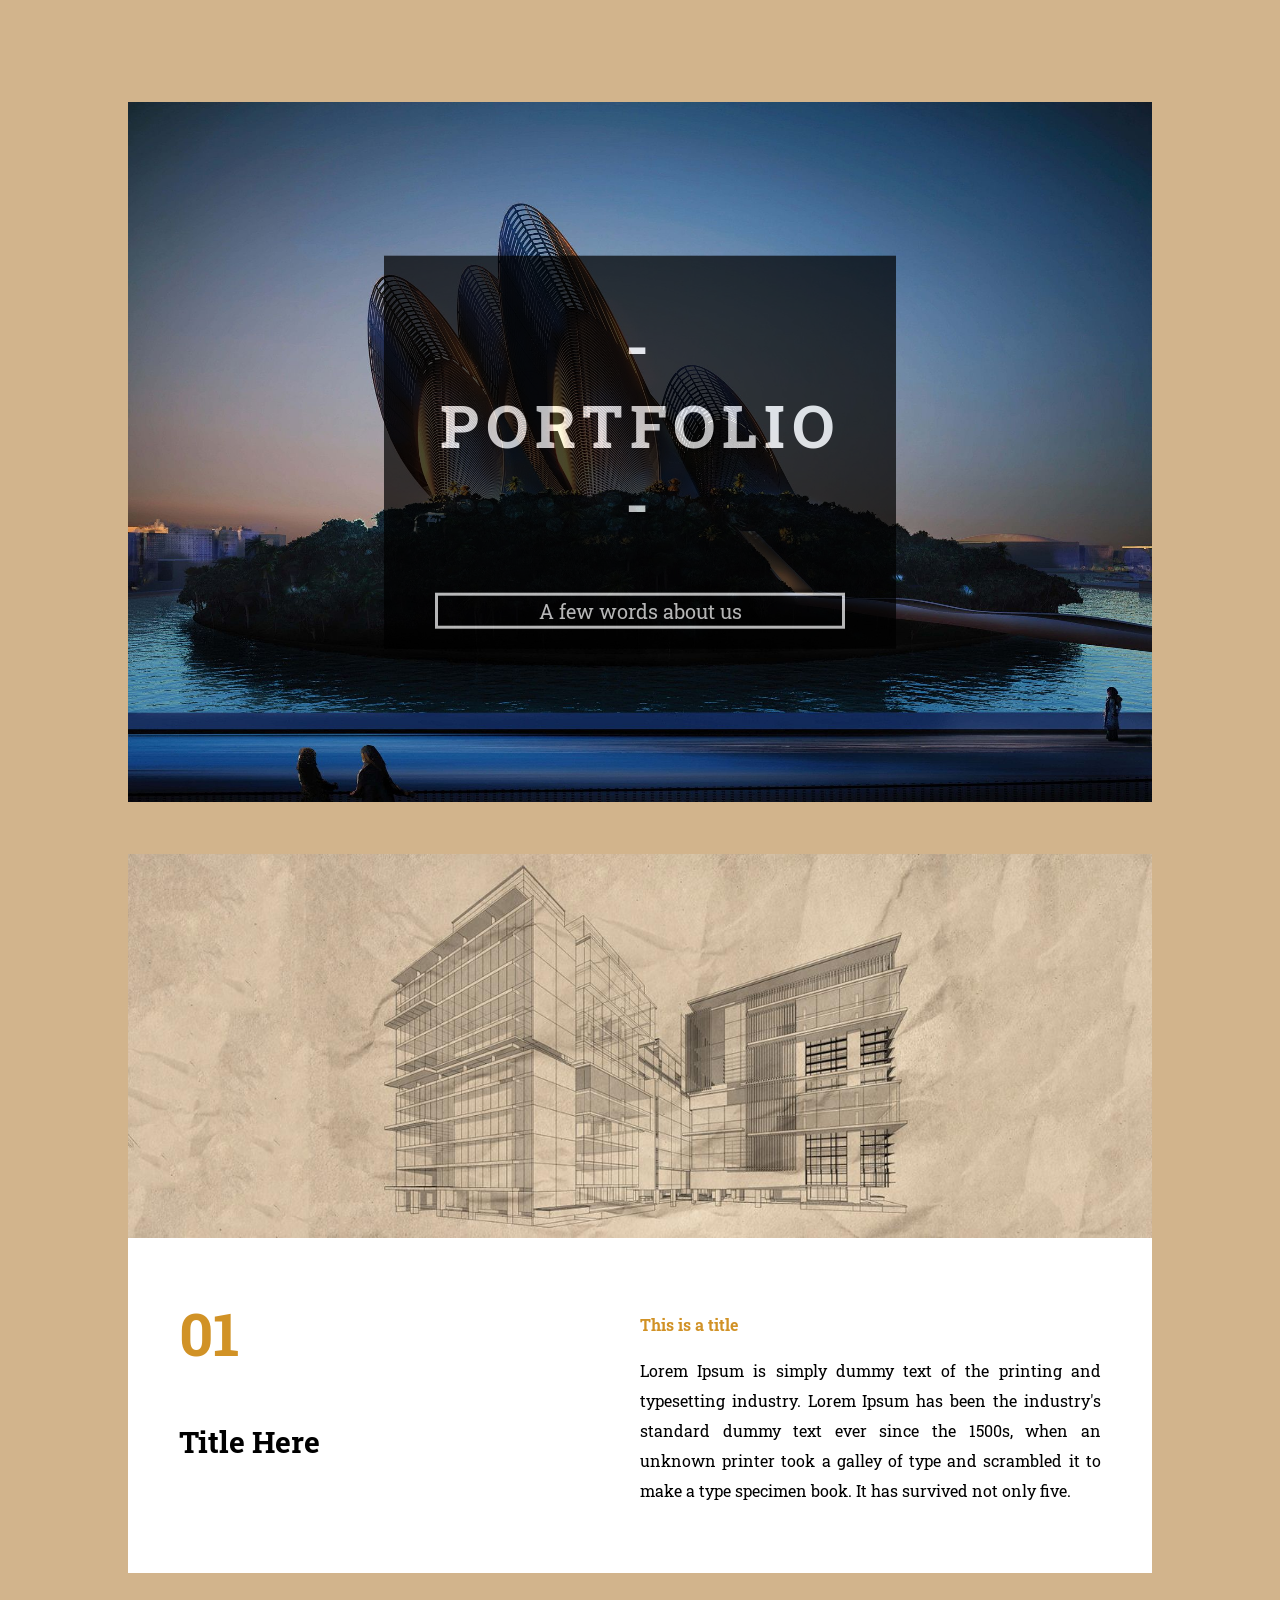
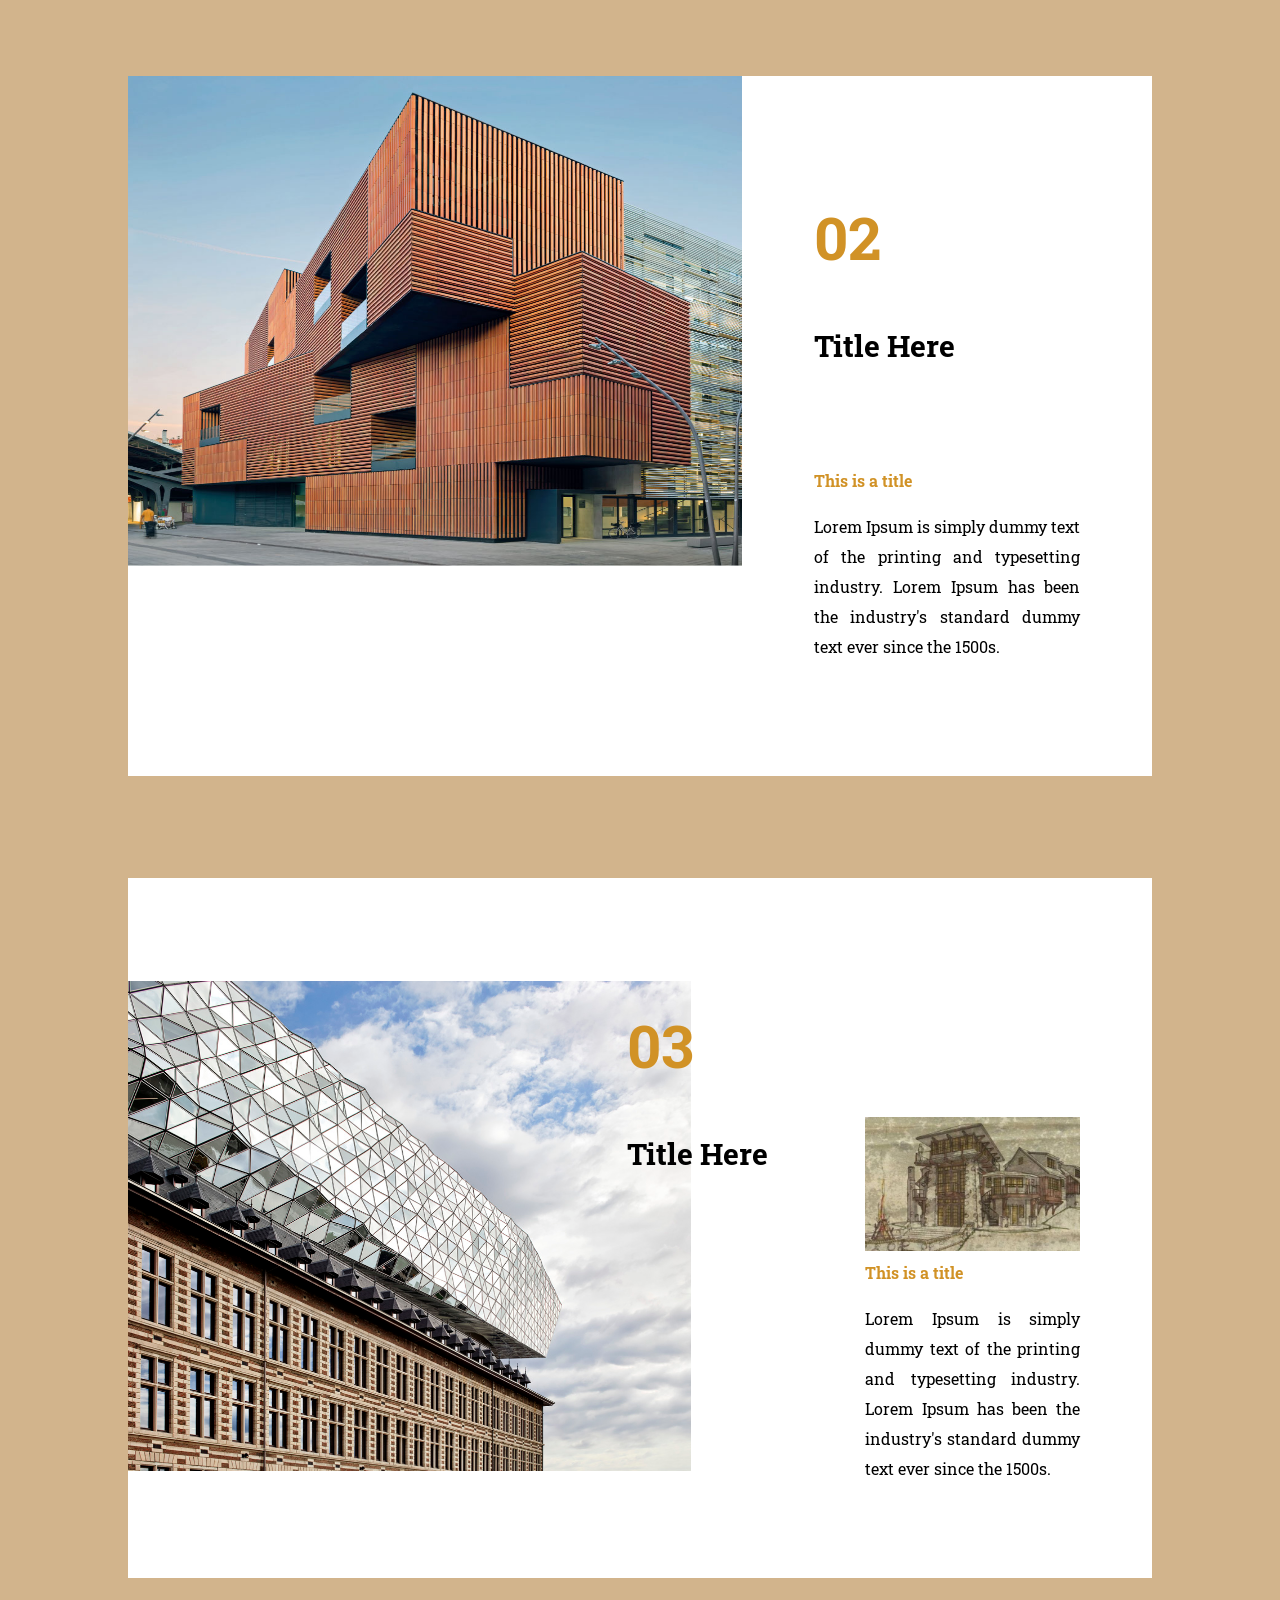
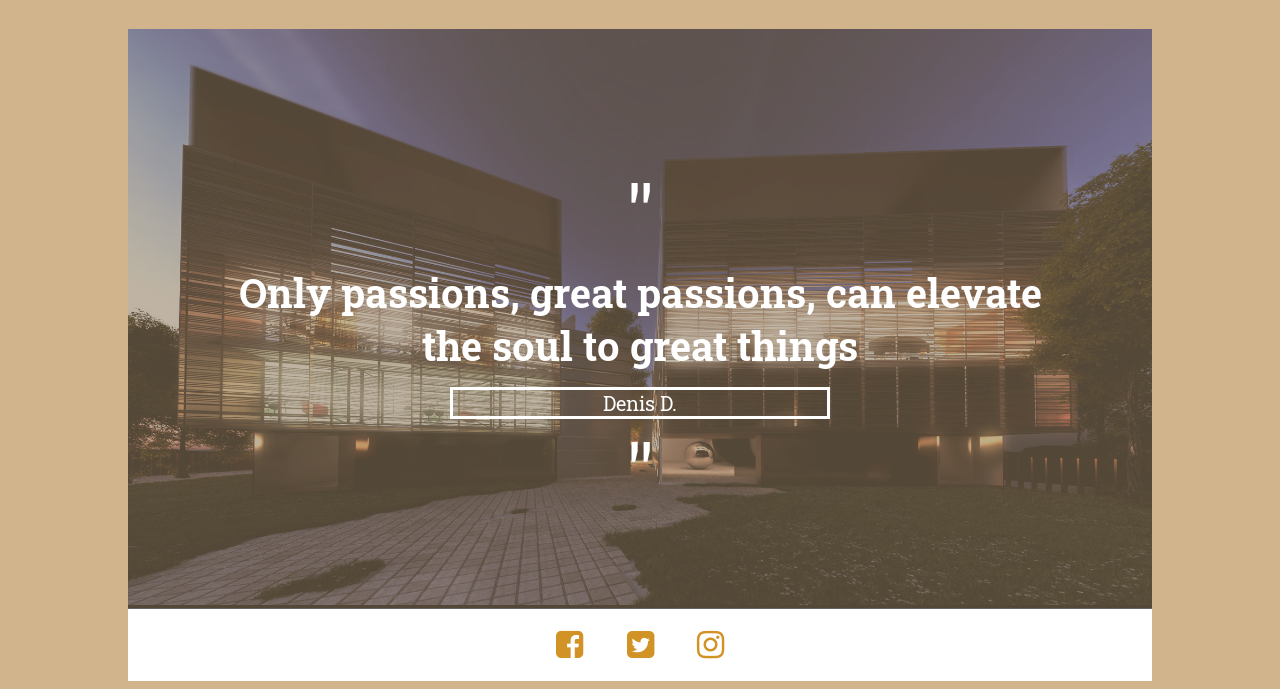
==== Ejercicios/practica 1/index.html @ 597cc445 "Carpeta raiz renombrada" ====
<!DOCTYPE html>
<html>
	<head>
		<link rel="stylesheet" href="styles.css">
		<link href="https://fonts.googleapis.com/css?family=Roboto+Slab&display=swap" rel="stylesheet">
		<link rel="stylesheet" href="https://cdnjs.cloudflare.com/ajax/libs/font-awesome/4.7.0/css/font-awesome.min.css">
	</head>
	<body>
		<header>
			<title>Practica</title>
		</header>
		<section>
			<div class="pag" id="secIndex">
				<img src="./img/portada2.jpg"></img>
				<div id="titIndex">
					<h1> - PORTFOLIO -</h1>
					<p>A few words about us</p>
				</div>
			</div>
			<div class="pag" id="sec2">
				<img src="./img/slice1.jpg"></img>
				<div id="sec2Content">
					<div id="sec2Title">
						<h2>01</h2>
						<h3>Title Here</h3>
					</div>
					<div id="sec2Text">
						<h4>This is a title</h4>
						<p class="contParrafos">Lorem Ipsum is simply dummy text of the printing and typesetting industry. Lorem Ipsum has been the industry's standard dummy text ever since the 1500s, when an unknown printer took a galley of type and scrambled it to make a type specimen book. It has survived not only five. 
						</p>
					</div>
				</div>
			</div>

			<div class="pag" id="sec3">
				<img src="./img/interior.jpg"></img>
				<div id="sec3Content">
					<div id="sec3Title">
						<h2>02</h2>
						<h3>Title Here</h3>
					</div>
					<div id="sec3Text">
						<h4>This is a title</h4>
						<p class="contParrafos">Lorem Ipsum is simply dummy text of the printing and typesetting industry. Lorem Ipsum has been the industry's standard dummy text ever since the 1500s.
						</p>
					</div>
				</div>
			</div>


			<div class="pag" id="sec5">
				<img src="./img/slice4g.jpg"></img>
				<div id="sec5Title">
					<h2>03</h2>
					<h3>Title Here</h3>
				</div>
				<div id="sec5Content">
					<div id="sec5Text">
						<img src="./img/draw.jfif"></img>
						<h4>This is a title</h4>
						<p class="contParrafos">Lorem Ipsum is simply dummy text of the printing and typesetting industry. Lorem Ipsum has been the industry's standard dummy text ever since the 1500s.
						</p>
					</div>
				</div>
			</div>

		</section>
		<footer>	
			<div class="secFooter">
				<div id="imageFotContent">
					<img src="./img/footer.jpg"></img>
				</div>
				<div class="titBottom">
					<span class="bigComillas">"</span>
					<h1>Only passions, great passions, can elevate the soul to great things</h1>
					<span class="subtit">Denis D.</span>
					<br><span class="bigComillas">"</span>
				</div>
				<div id="contentIcons">
					<a href="http://www.google.es"><i class="fa fa-facebook-square fa-2x" aria-hidden="true"></i></a>
					<a href="http://www.google.es"><i class="fa fa-twitter-square fa-2x" aria-hidden="true"></i></a>
					<a href="http://www.google.es"><i class="fa fa-instagram fa-2x" aria-hidden="true"></i></a>
				</div>
			</div>
		</footer>
	</body>

</html>
---- Ejercicios/practica 1/styles.css ----
body{
	background-color: tan;
	margin-left: 10%;
	margin-right: 10%;
	font-family: 'Roboto Slab';
}

/*
	GENERALES

*/

.pag{
	margin-top: 5%;
	margin-bottom: 5%;
	background-color: white;
	height: 700px;
}

p{
	text-align: justify;
	line-height : 30px;
}

h2{
	color: #d19226;
	font-size: 60px;
}
h3{
	font-size: 30px;
}

h4{
	color: #d19226;
	font-size: 16px;
}

/*
	PORTADA
*/

#secIndex{
	margin-top: 10%;
	position:relative;
}

#titIndex{
	position: absolute;
	z-index: 999;
	text-align: center; 
	background-color: black;      
	padding: 0% 5% 0% 5%;
	opacity: 70%;
	transform: translate(-50%, -50%);
	left:50%;
	top: 50%;
}


#secIndex h1{
	color: white;
	font-size: 60px;
	letter-spacing: 7px;
}

#secIndex p{
	color: white;
	border: 3px solid  white;
	font-size: 20px;
	padding: 0% 2% 0% 2%;
}

#secIndex img{
	height: 100%;
	width: 100%;
}

/*
	PRIMERA PAGINA
*/

#sec2{
	background-color: white;
	height: auto;
}

#sec2 img{
	width: 100%;
	max-width:100%; 

}

#sec2Content{
	display:inline-block;
	padding: 5%;
}

#sec2Content h2{
	margin-top:0px;
}

#sec2Title{
	display:inline-block;
	width: 30%;
}

#sec2Text{
	display:inline-block;
	width: 50%;
	float:right;
}

#titIndex p{
	text-align: center;
}

/*
	SEGUNDA PAGINA
*/

#sec3{
	background-color: white;
	display:inline-block;
	height: ; 
	width: ;
}

#sec3 img{
	width: 60%;	
	height: 70%;
	display:inline-block;
	float:left;
}

#sec3Content{
	box-sizing: border-box;
	display:inline-block;
	width: 40%;
	padding: 7%;
}

#sec3Text{
	padding-top: 20%;
	float:right;
}

/*
	TERCERA PAGINA
*/

#sec5{
	background-color: white;
	display:inline-block;
}

#sec5 img{
	margin-top: 10%;
	width: 55%;	
	height: 70%;
	display:inline-block;
	float:left;
}

#sec5Content{
	box-sizing: border-box;
	display:inline-block;
	width: 45%;
	margin-top: 10%;
	padding: 7% 7% 0% 17%;
}

#sec5Text{
	padding-top: 20%;
	float:right;
	text-align: justify;
}


#sec5Title{
	position: absolute;
	margin-left: 39%;
	margin-top: 6%;
}

#sec5Text img{
	width: 100%;
	height: 20%;
	padding-bottom: 5%;
}

/*
	FOOTER
*/
.secFooter{
	position: relative;
    display: inline-block;
    text-align: center;
}

.secFooter h1{
	margin: 0px;
	font-size: 40px;
	margin-bottom: 1%;
}

.secFooter .titBottom {
	text-align: center;
	color:red;
	color: white;
	font-size: 30px;

	position: absolute;
    z-index: 999;
    margin: 0 auto;
    left: 0;
    right: 0;        
    
    top: 20%;

    padding-left: 10%;
    padding-right: 10%;
}

.bigComillas{
	font-size: 80px;
}

.secFooter .subtit{
	border: 3px solid  white;
	font-size: 20px;
	padding-left: 150px;
	padding-right: 150px;
}

.secFooter img{
	height: 100%;
	width: 100%;
  	opacity: 0.7;
  	filter: alpha(opacity=10)
}

#contentIcons{
	margin-top: -1px;
	padding: 2%;
	background-color: white;
}

#contentIcons a{
	padding: 2%;
	color:#d19226;
}


#imageFotContent{
	background-color: black;
	opacity: 60%;
}
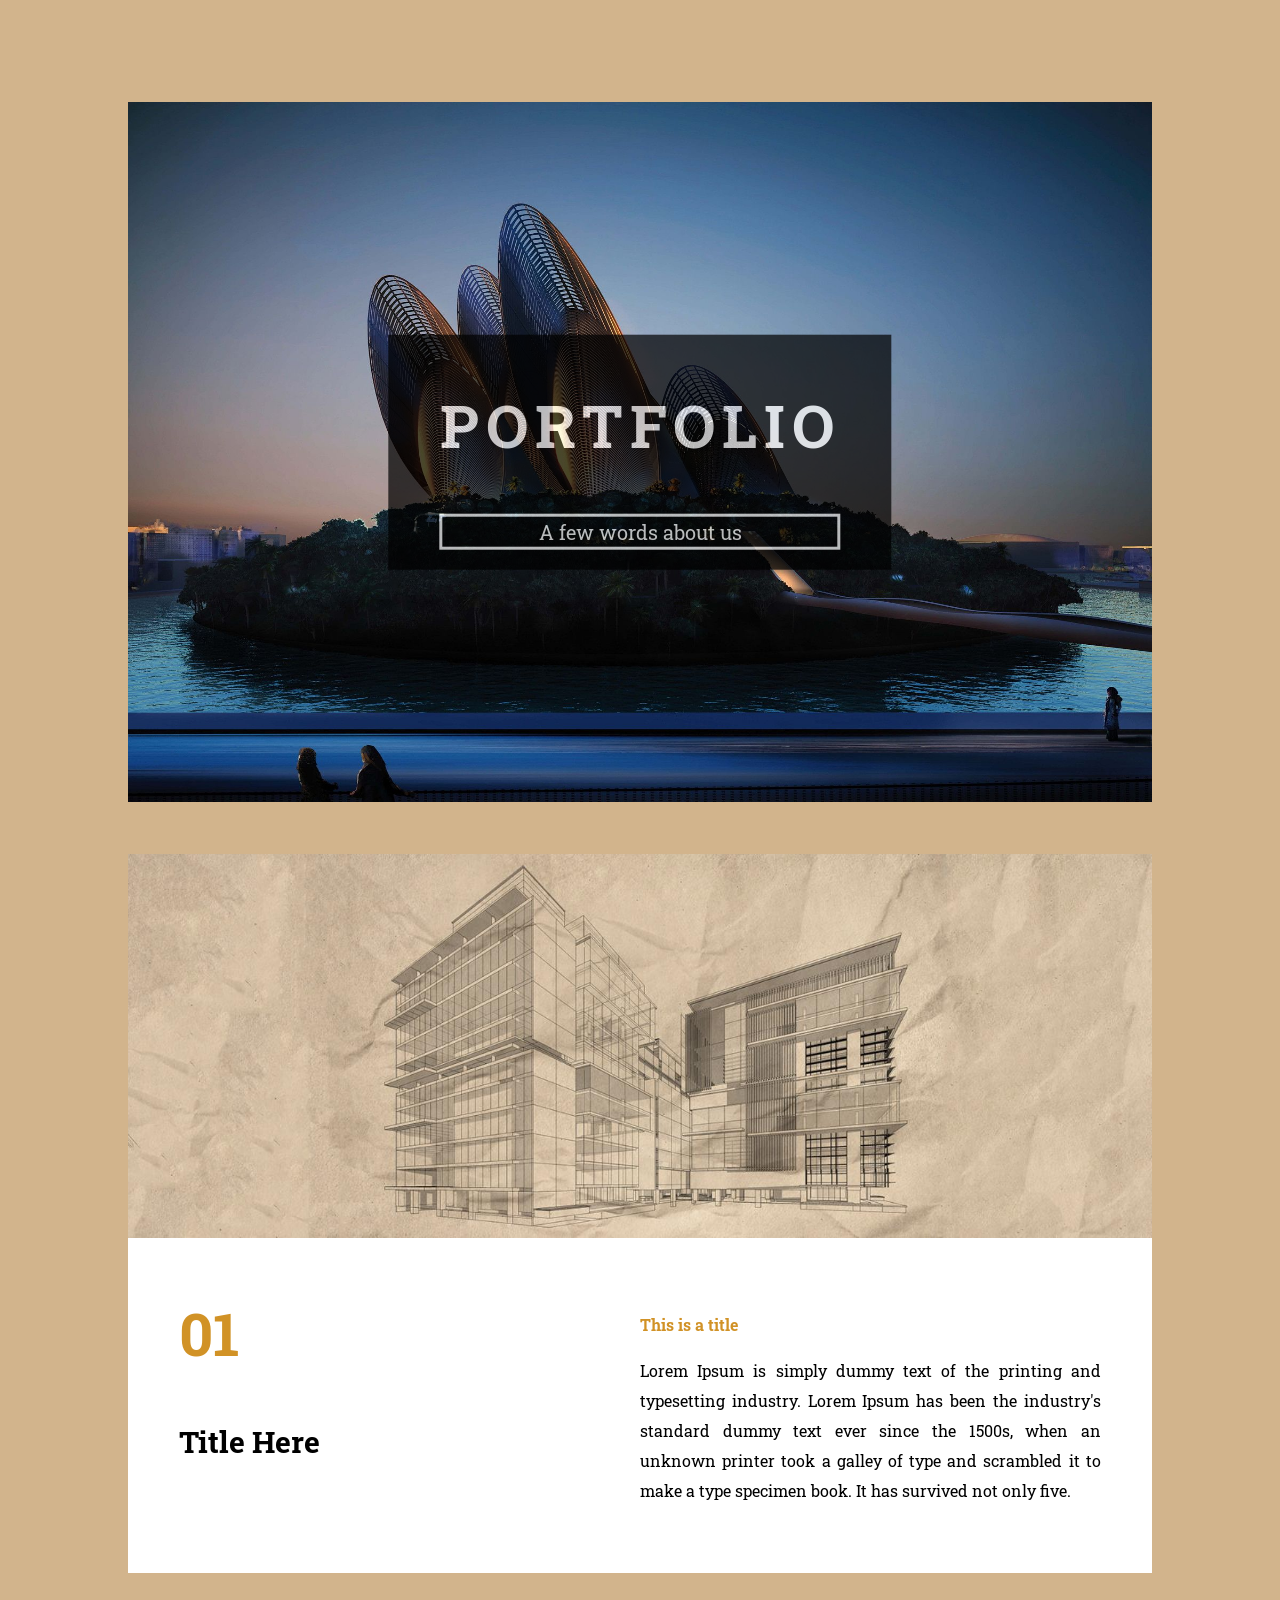
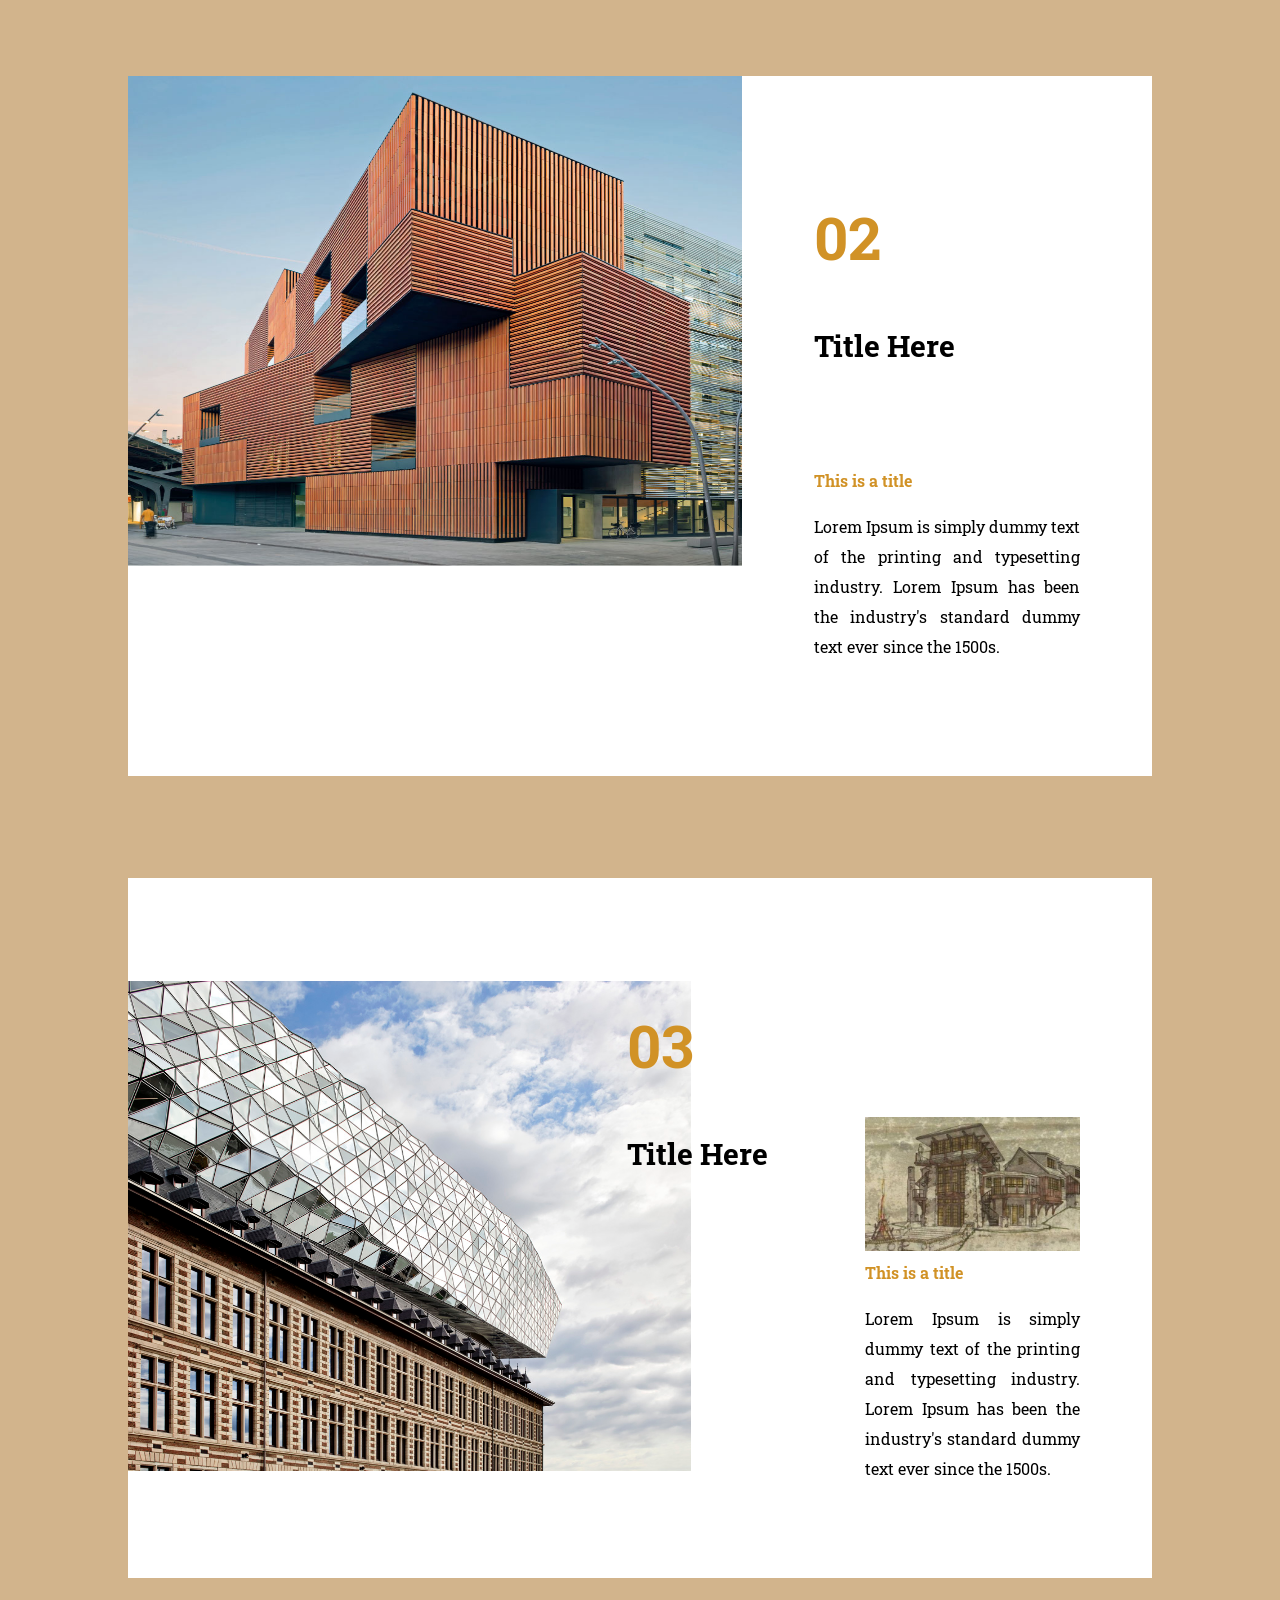
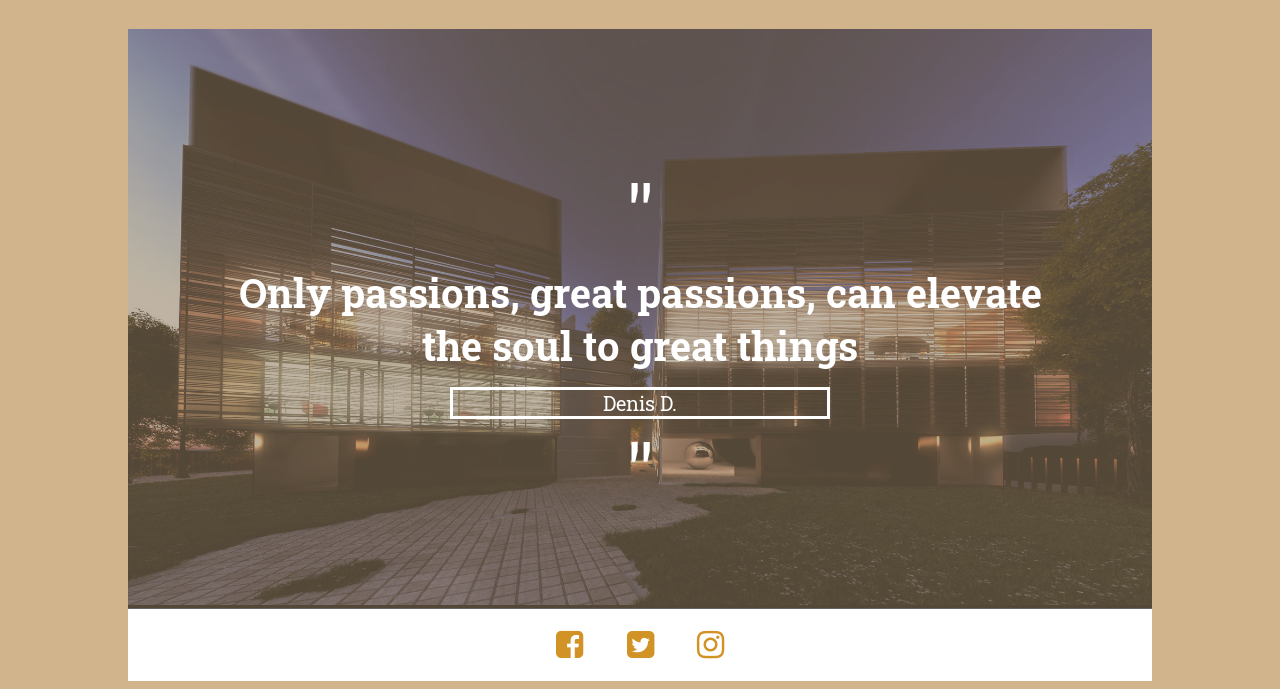
==== commit d2360286: "Tercer cambio desde GitHUB" ====
--- a/Ejercicios/practica 1/index.html
+++ b/Ejercicios/practica 1/index.html
@@ -13,7 +13,7 @@
 			<div class="pag" id="secIndex">
 				<img src="./img/portada2.jpg"></img>
 				<div id="titIndex">
-					<h1> - PORTFOLIO -</h1>
+					<h1>PORTFOLIO</h1>
 					<p>A few words about us</p>
 				</div>
 			</div>
@@ -85,4 +85,4 @@
 		</footer>
 	</body>
 
-</html>+</html>
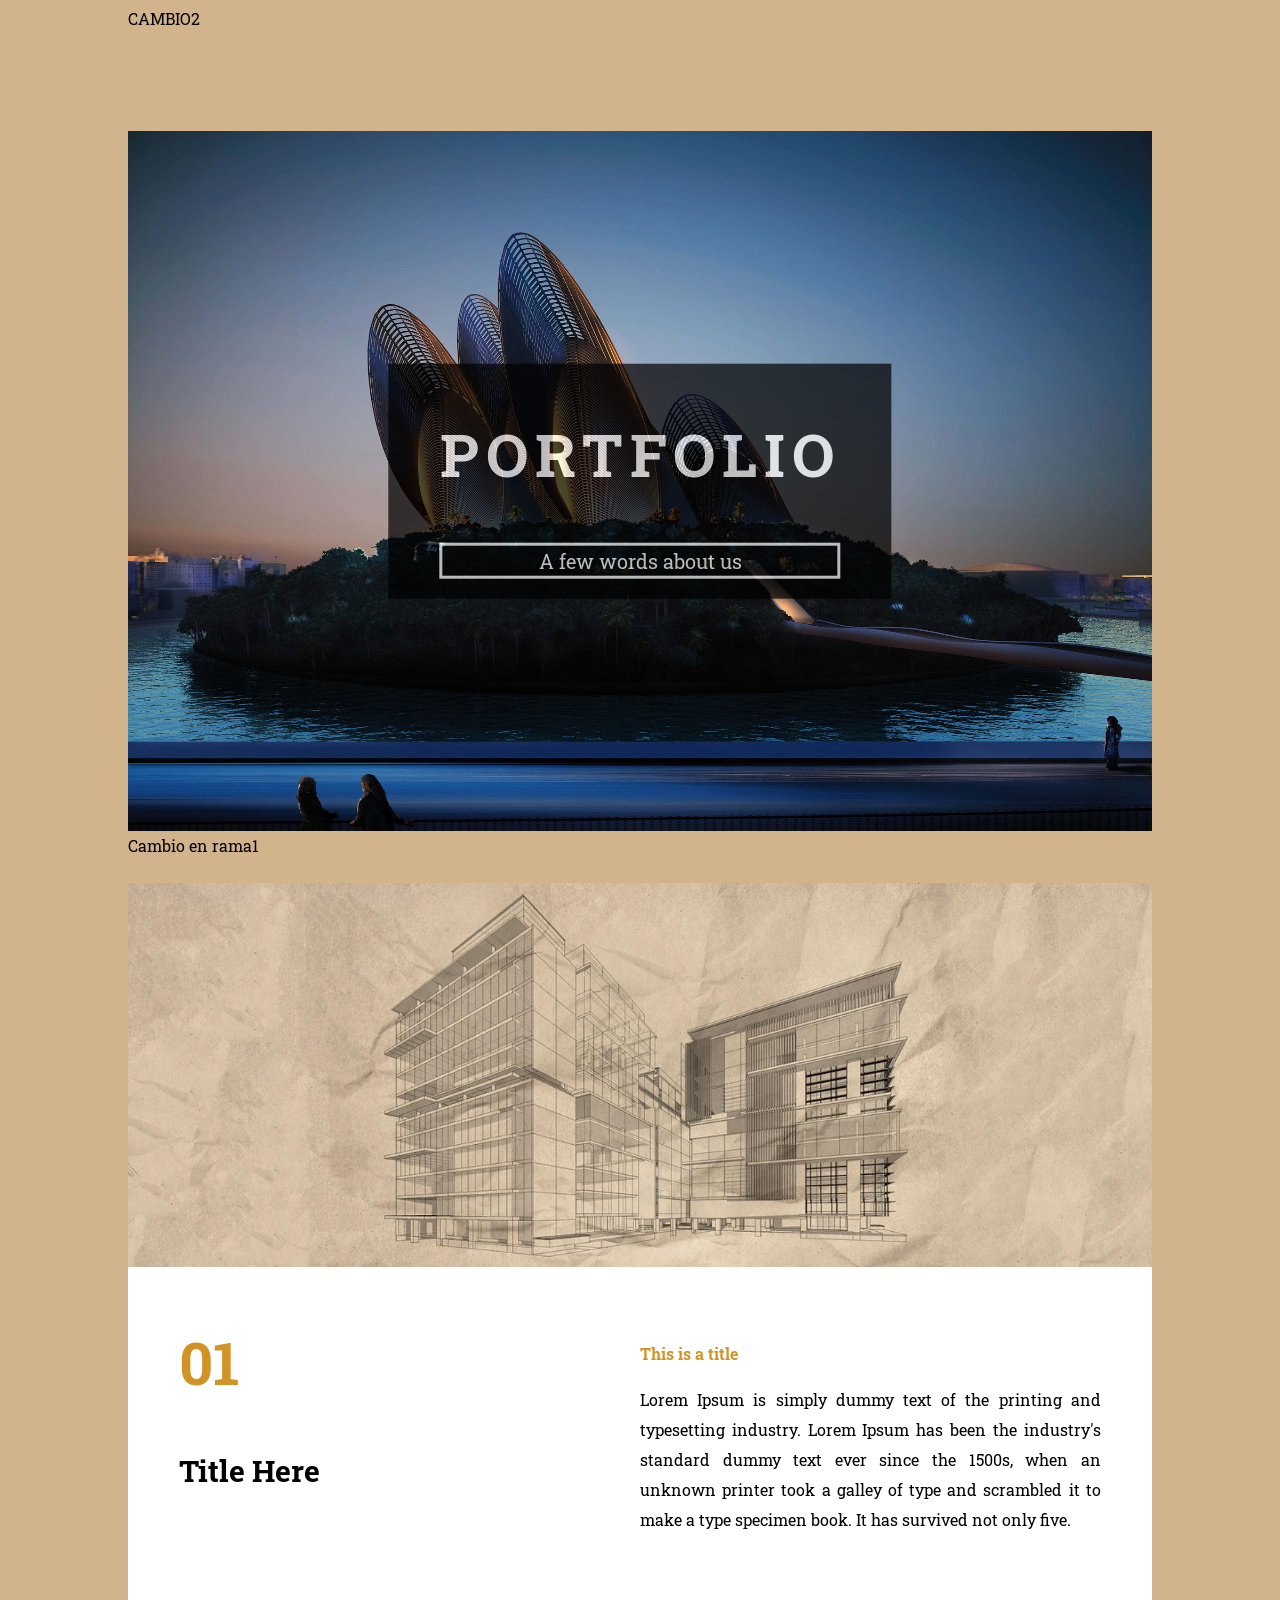
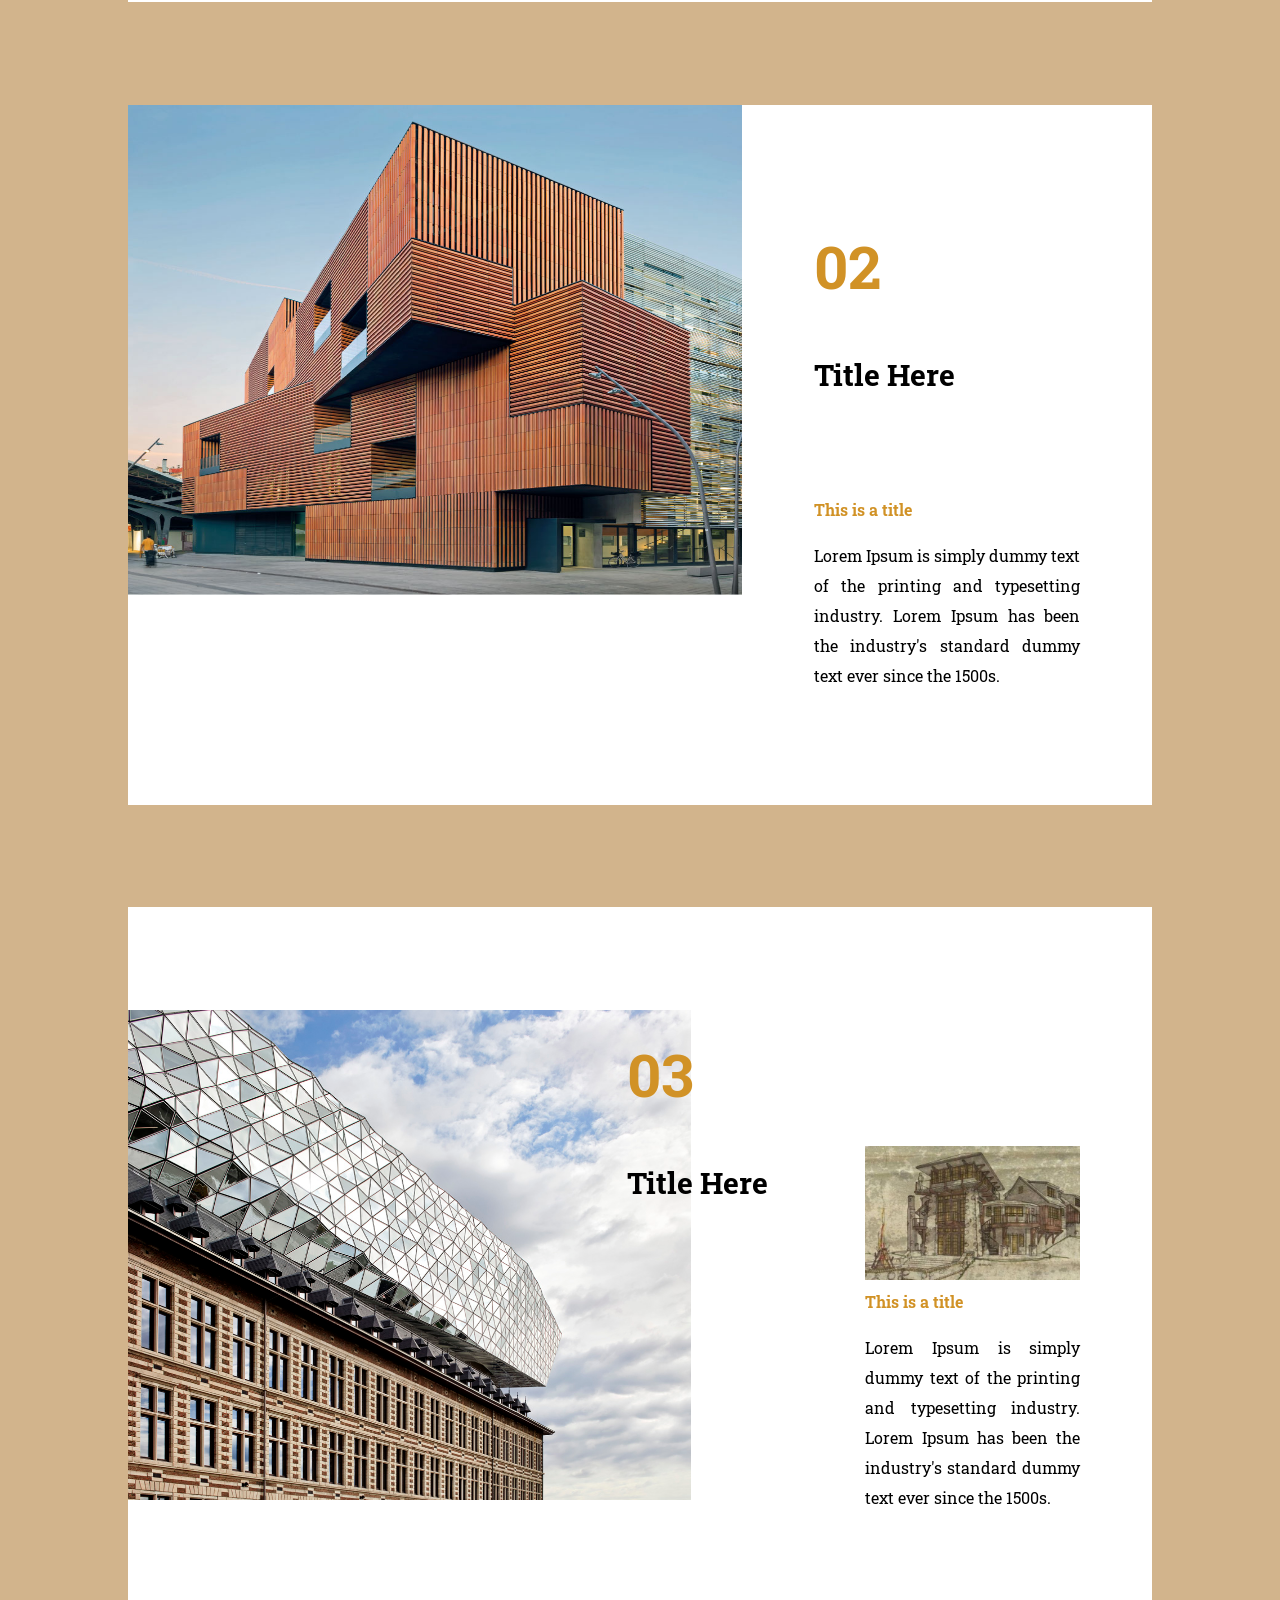
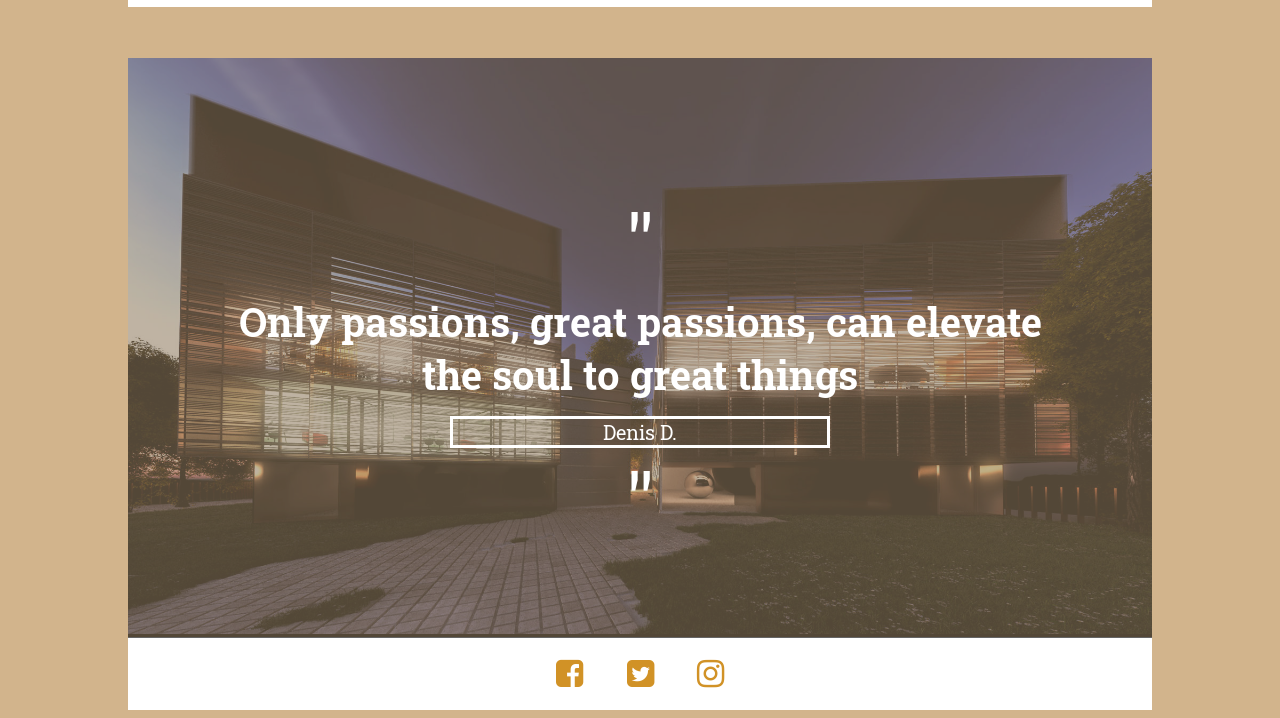
==== commit b8d3d9d8: "cambio rama1" ====
--- a/Ejercicios/practica 1/index.html
+++ b/Ejercicios/practica 1/index.html
@@ -8,6 +8,7 @@
 	<body>
 		<header>
 			<title>Practica</title>
+			CAMBIO2
 		</header>
 		<section>
 			<div class="pag" id="secIndex">
@@ -16,6 +17,7 @@
 					<h1>PORTFOLIO</h1>
 					<p>A few words about us</p>
 				</div>
+				Cambio en rama1
 			</div>
 			<div class="pag" id="sec2">
 				<img src="./img/slice1.jpg"></img>
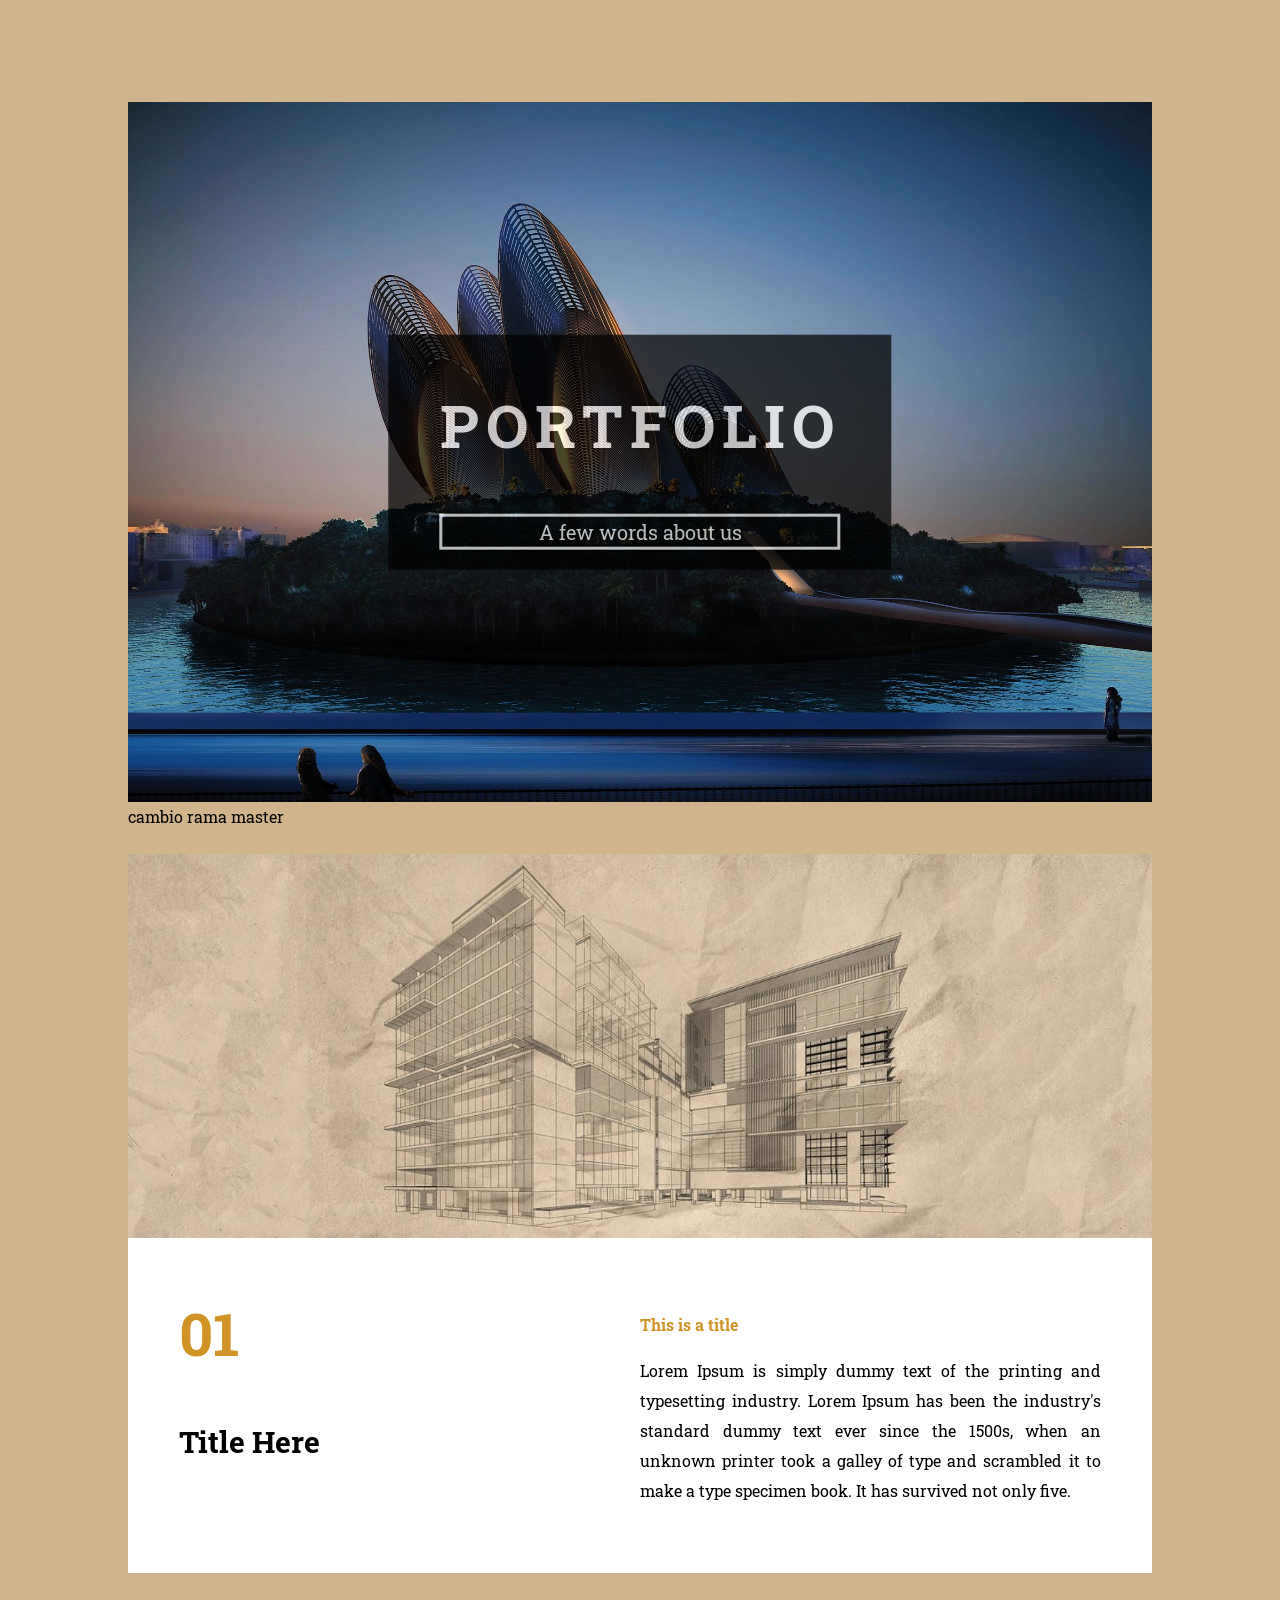
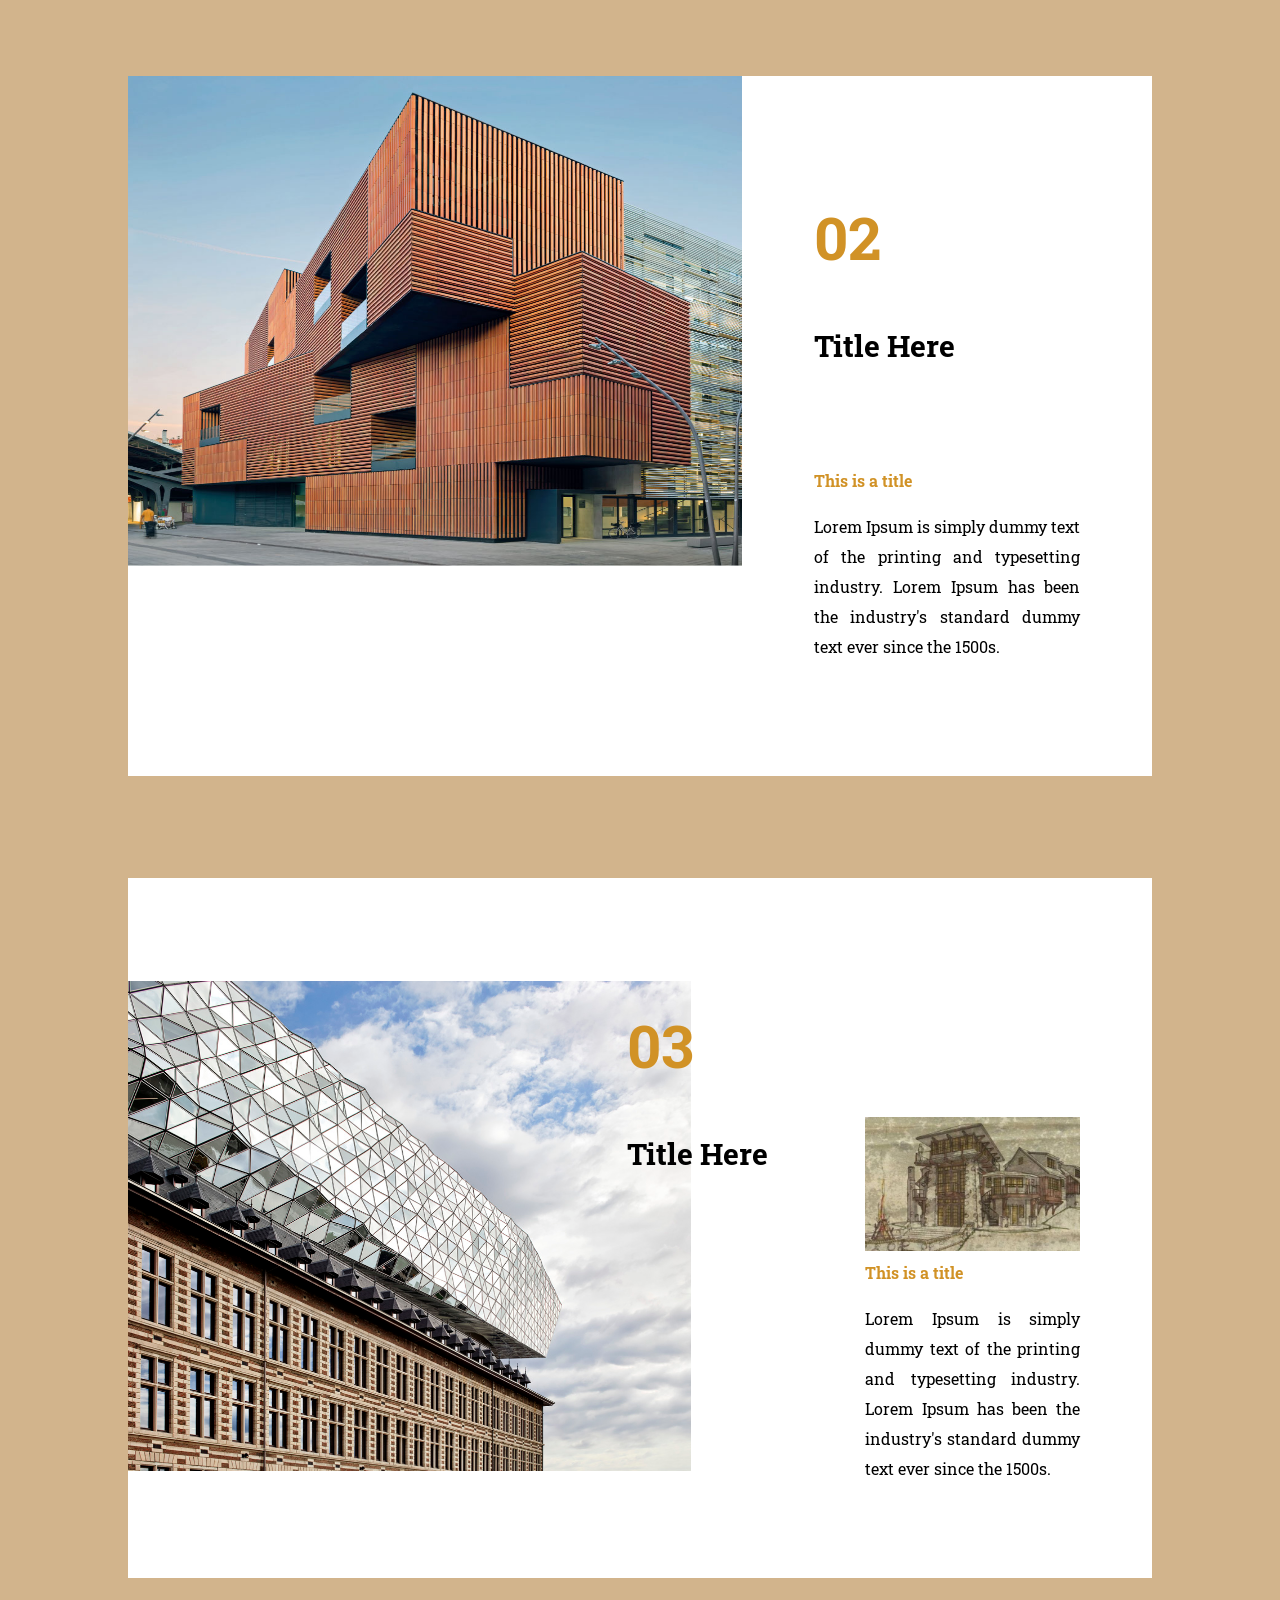
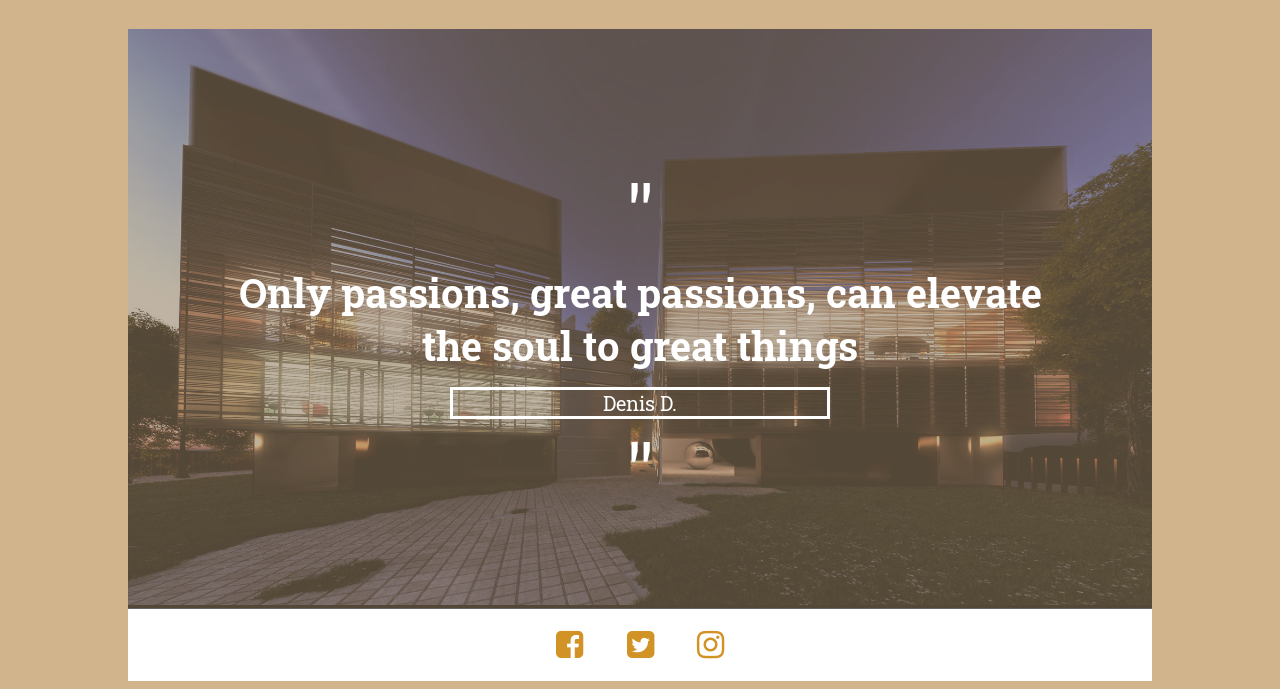
==== commit 1cb5b1c6: "Cambio en rama master" ====
--- a/Ejercicios/practica 1/index.html
+++ b/Ejercicios/practica 1/index.html
@@ -8,7 +8,6 @@
 	<body>
 		<header>
 			<title>Practica</title>
-			CAMBIO2
 		</header>
 		<section>
 			<div class="pag" id="secIndex">
@@ -17,7 +16,7 @@
 					<h1>PORTFOLIO</h1>
 					<p>A few words about us</p>
 				</div>
-				Cambio en rama1
+				cambio rama master
 			</div>
 			<div class="pag" id="sec2">
 				<img src="./img/slice1.jpg"></img>
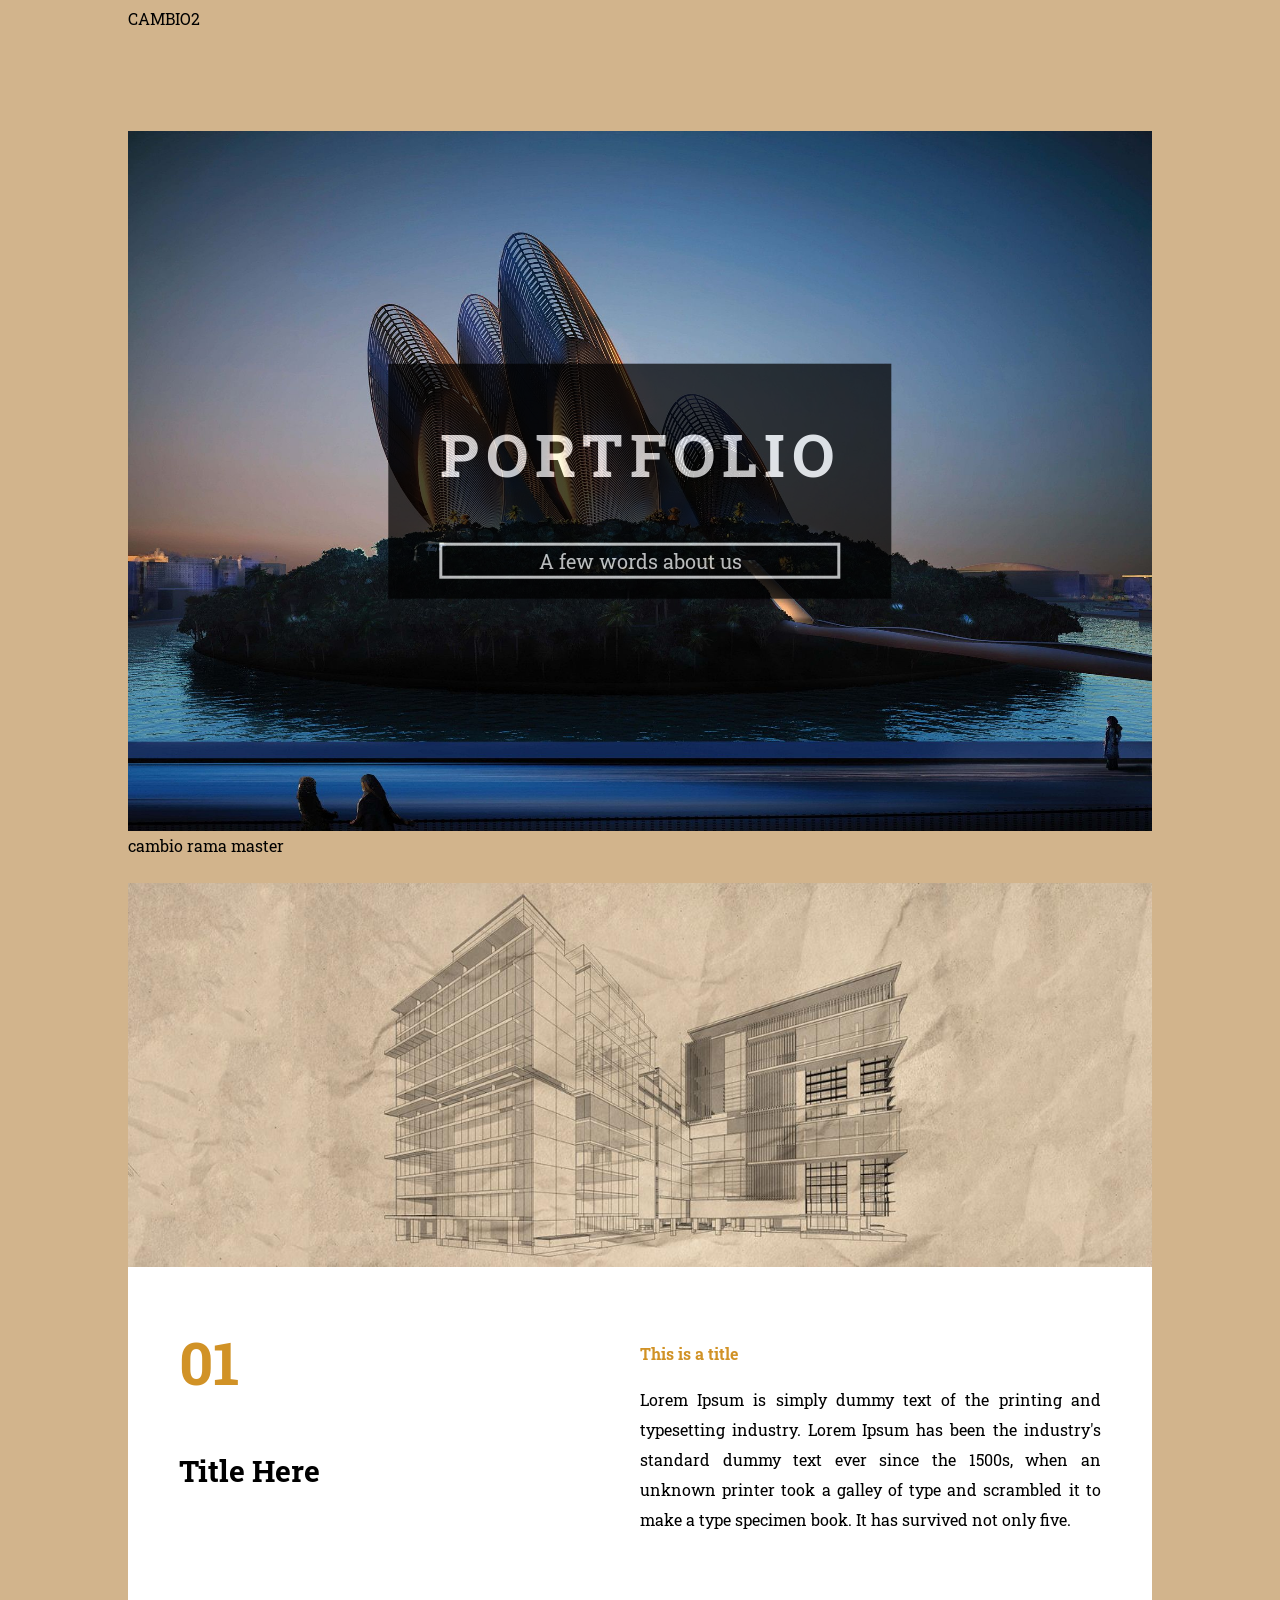
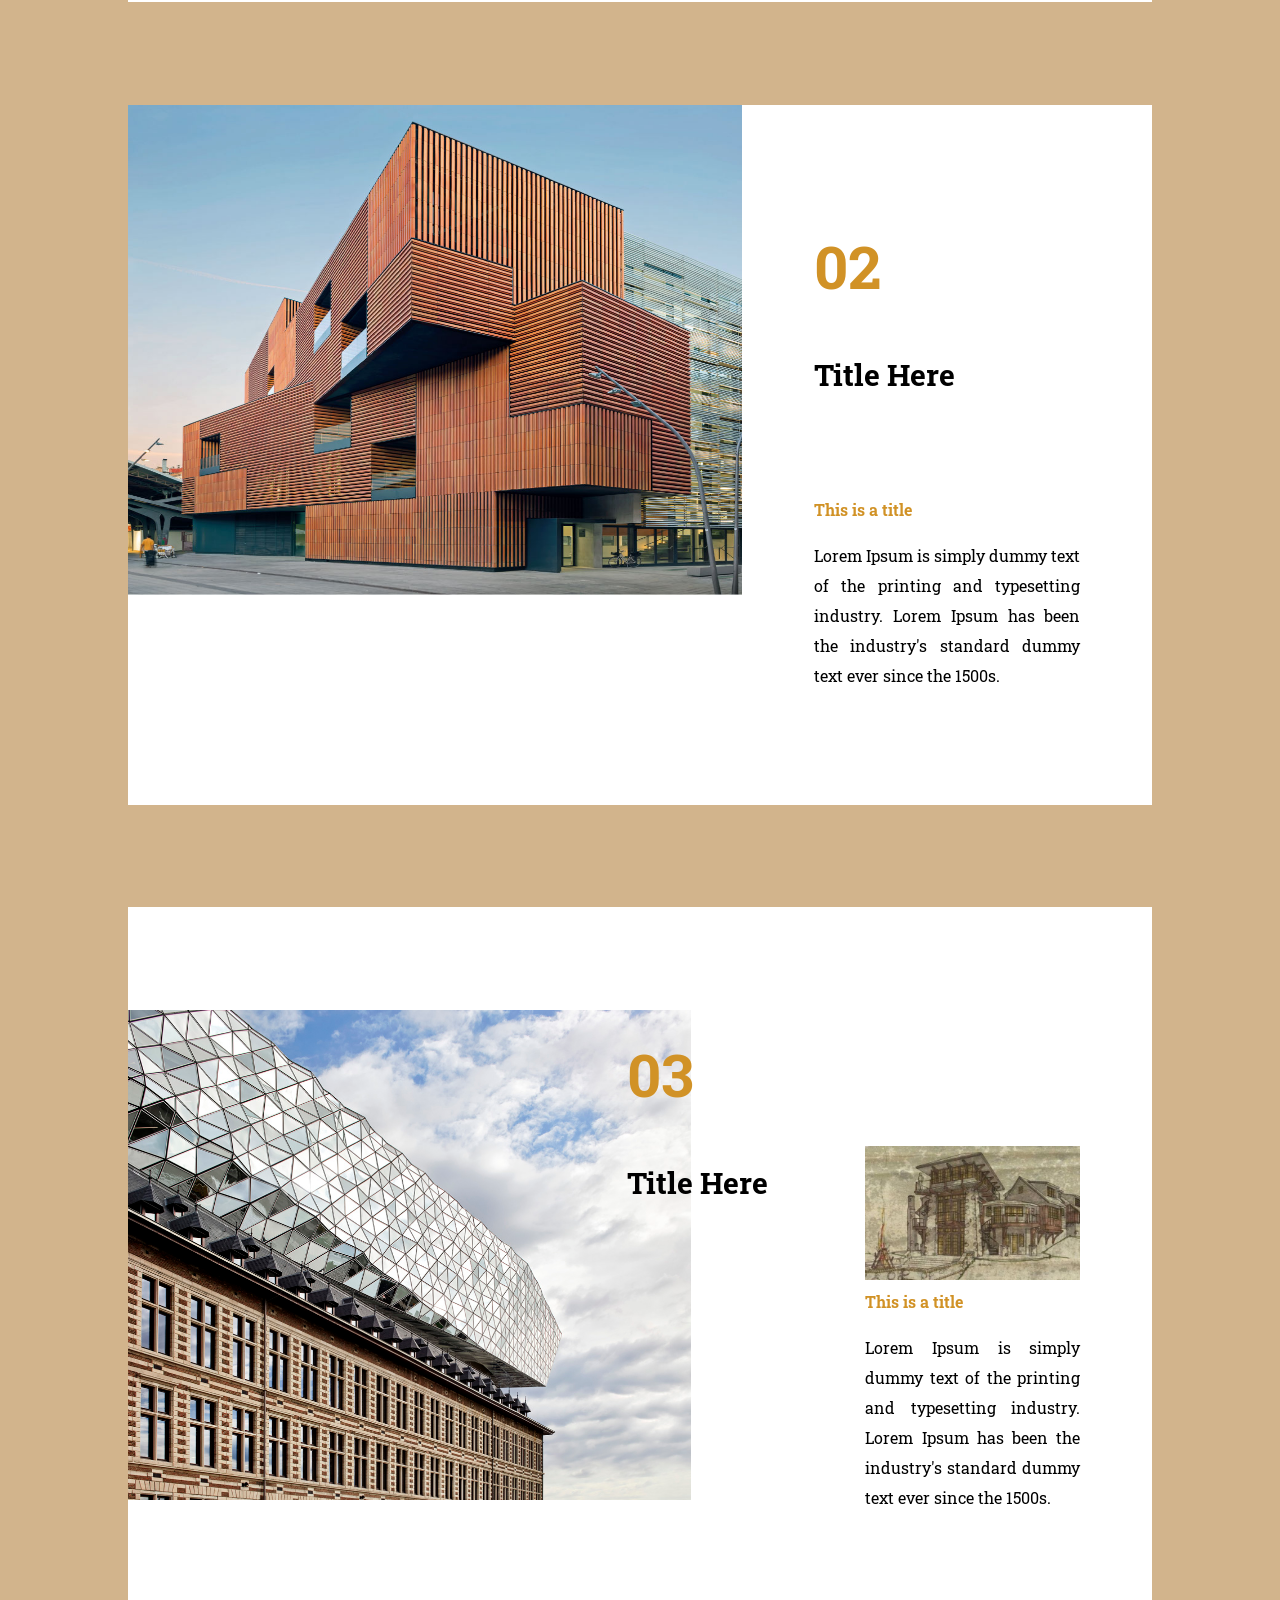
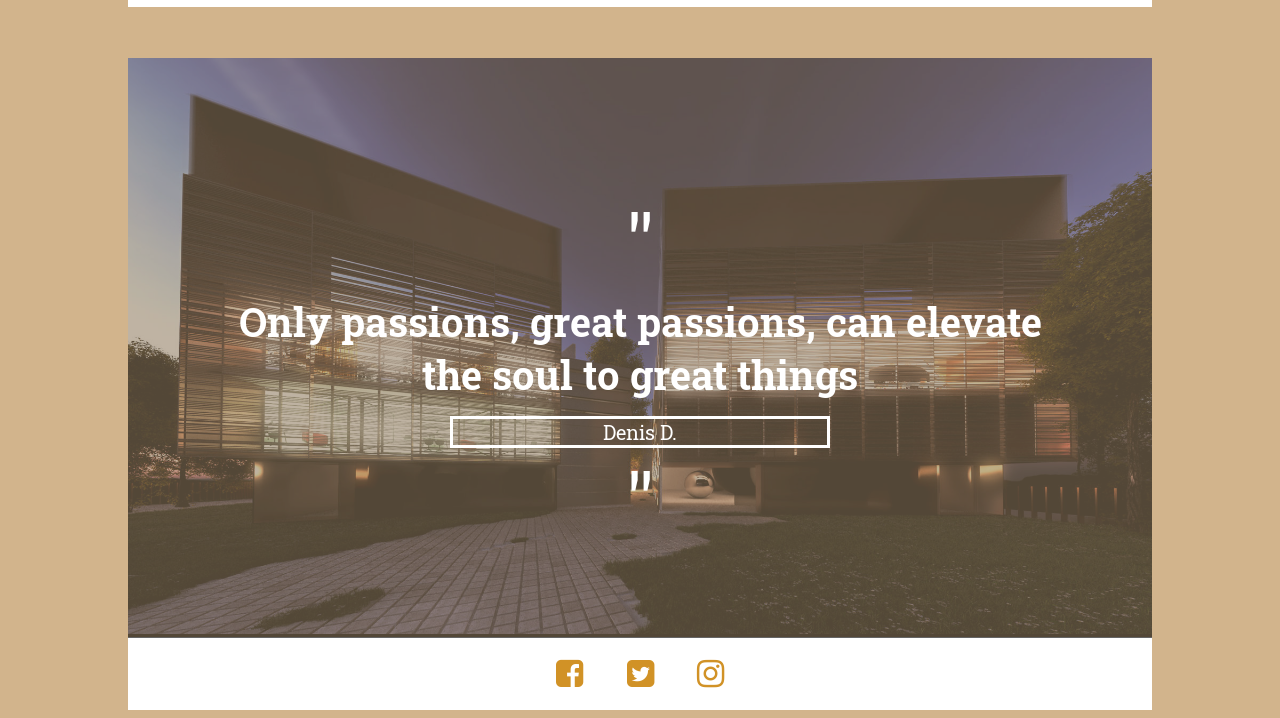
==== commit 40df0b79: "merge rama1-master" ====
--- a/Ejercicios/practica 1/index.html
+++ b/Ejercicios/practica 1/index.html
@@ -8,6 +8,7 @@
 	<body>
 		<header>
 			<title>Practica</title>
+			CAMBIO2
 		</header>
 		<section>
 			<div class="pag" id="secIndex">
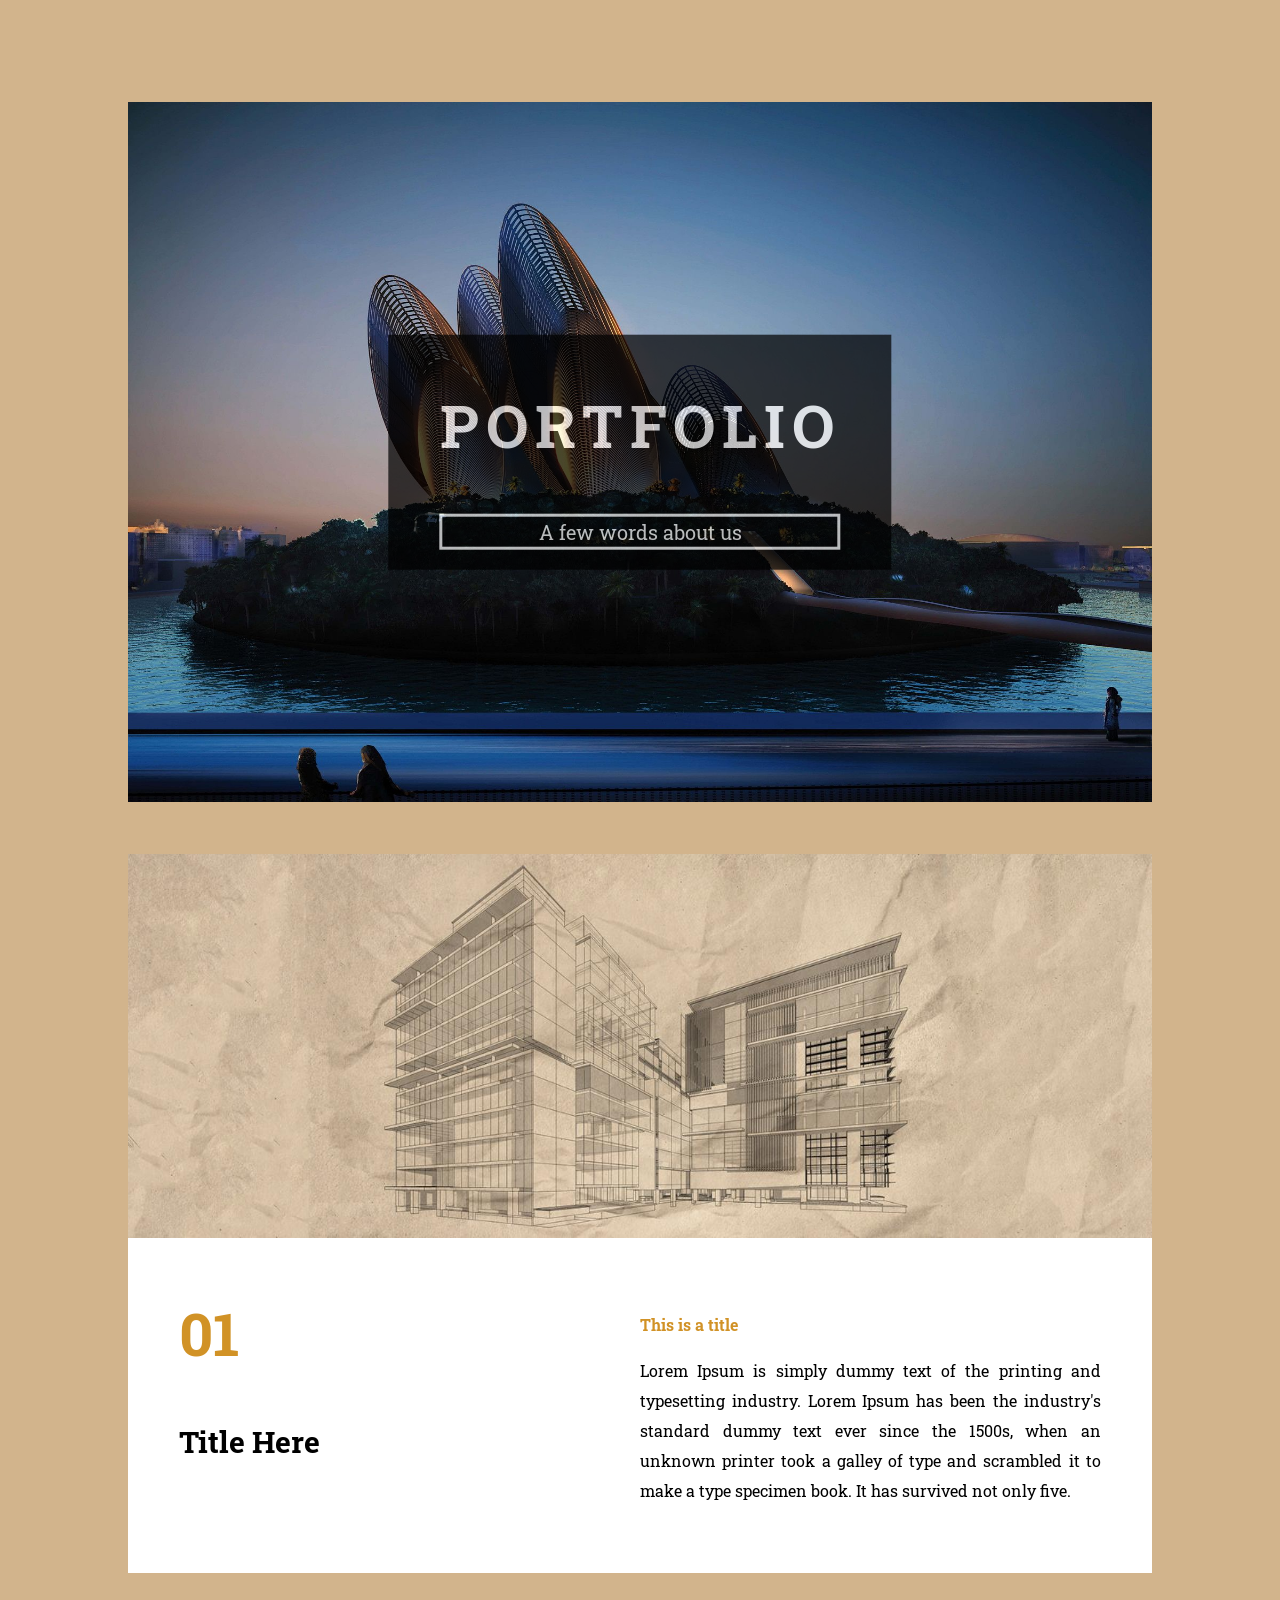
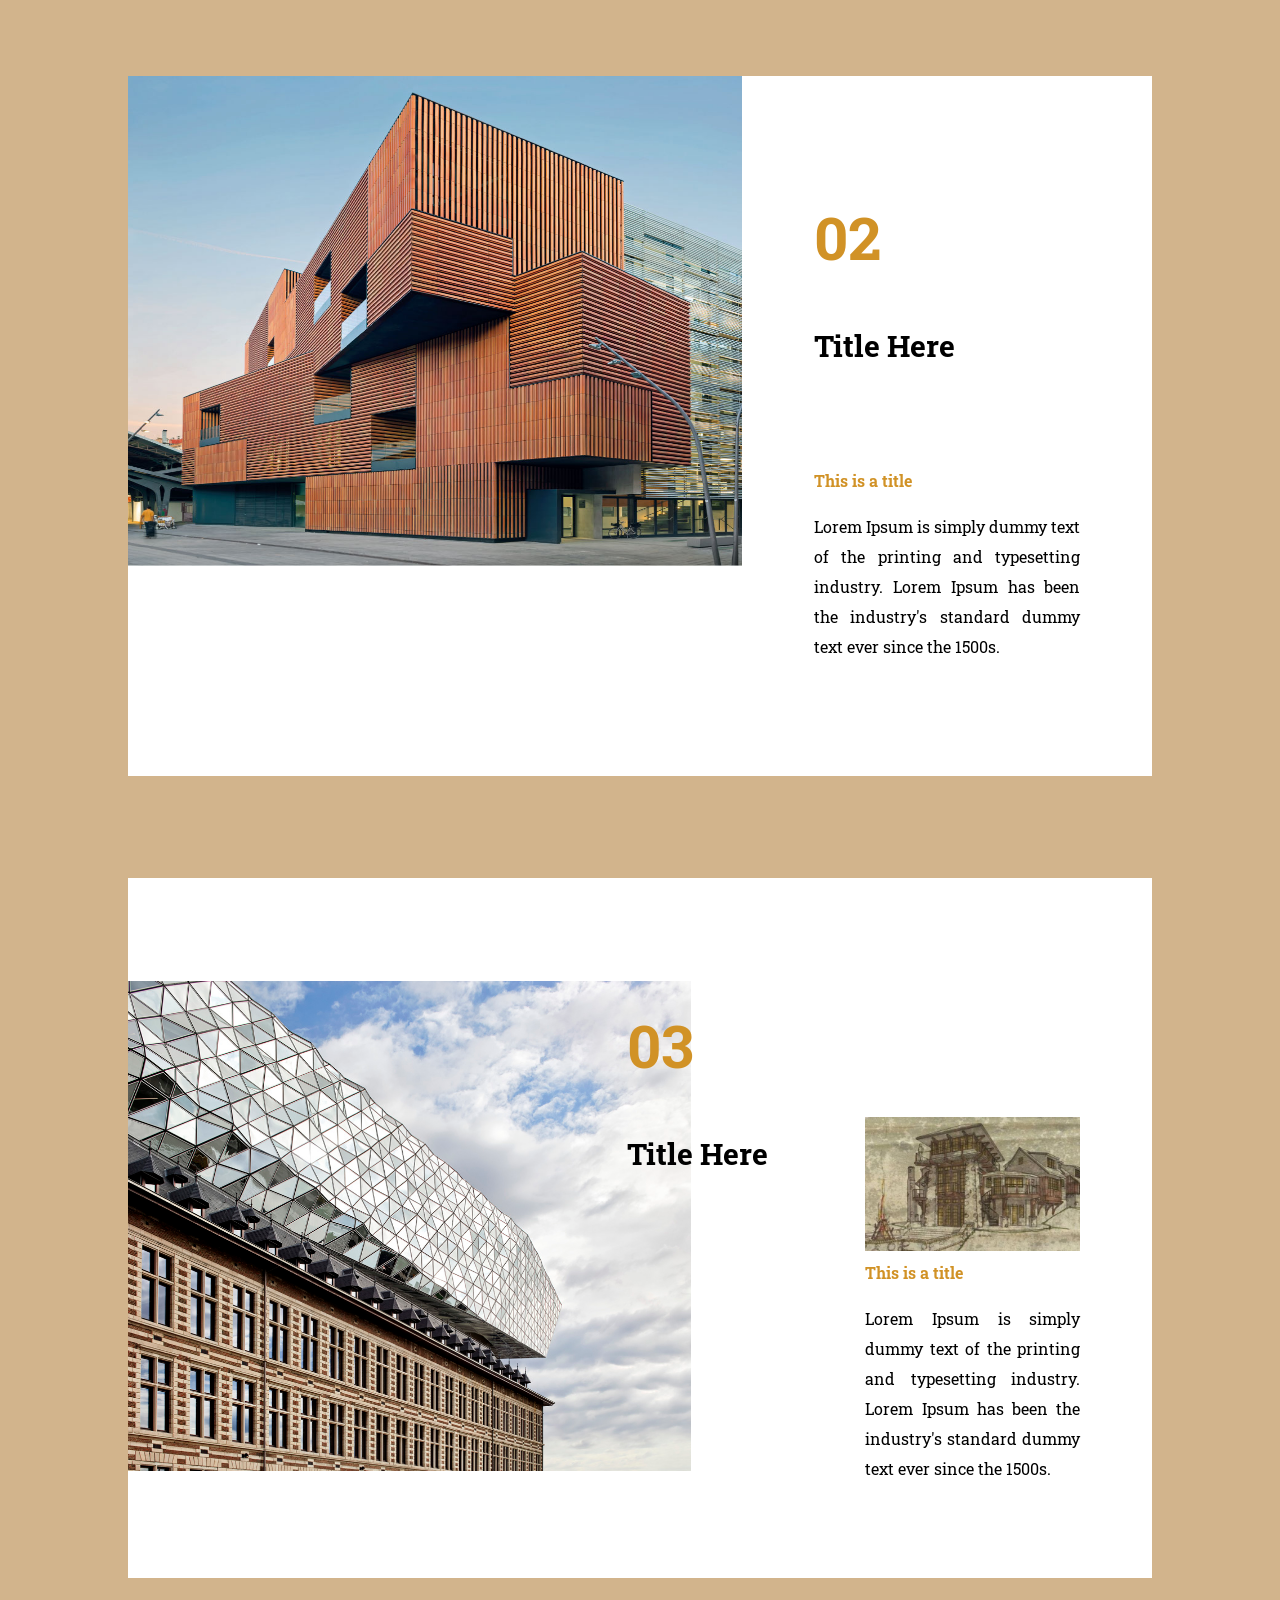
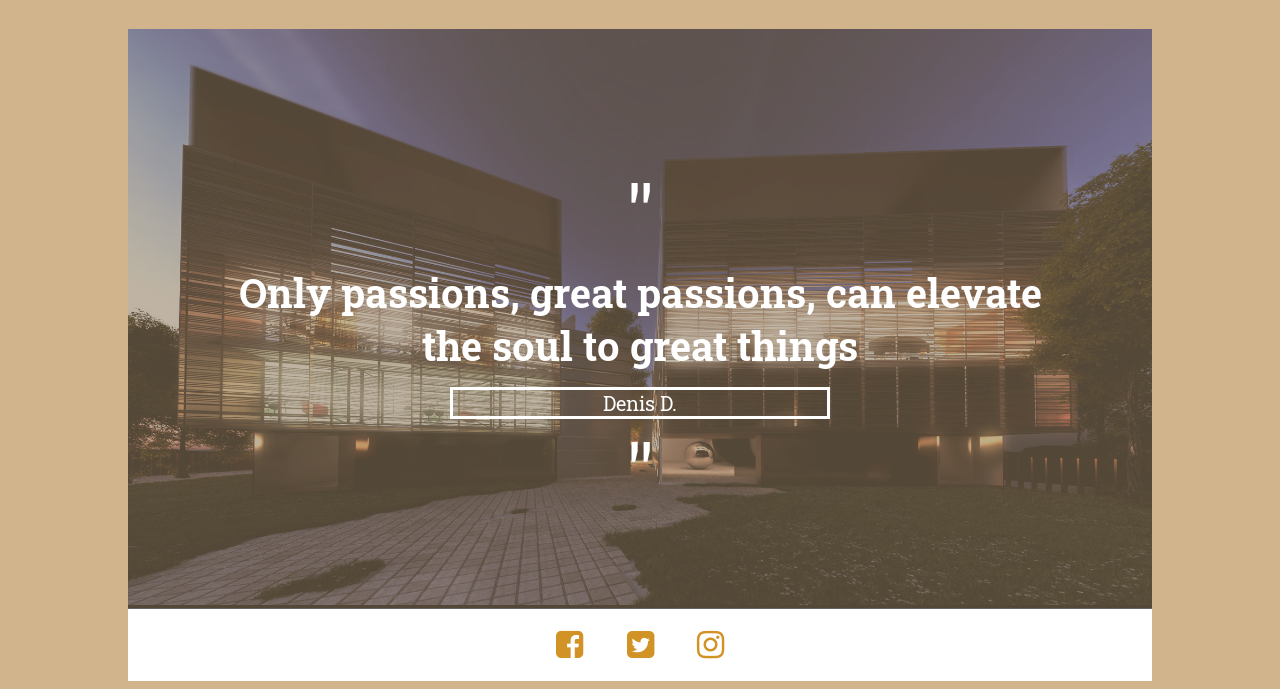
==== commit 4ba82d6d: "eliminados todos los cambios de prueba" ====
--- a/Ejercicios/practica 1/index.html
+++ b/Ejercicios/practica 1/index.html
@@ -8,7 +8,6 @@
 	<body>
 		<header>
 			<title>Practica</title>
-			CAMBIO2
 		</header>
 		<section>
 			<div class="pag" id="secIndex">
@@ -17,7 +16,6 @@
 					<h1>PORTFOLIO</h1>
 					<p>A few words about us</p>
 				</div>
-				cambio rama master
 			</div>
 			<div class="pag" id="sec2">
 				<img src="./img/slice1.jpg"></img>
